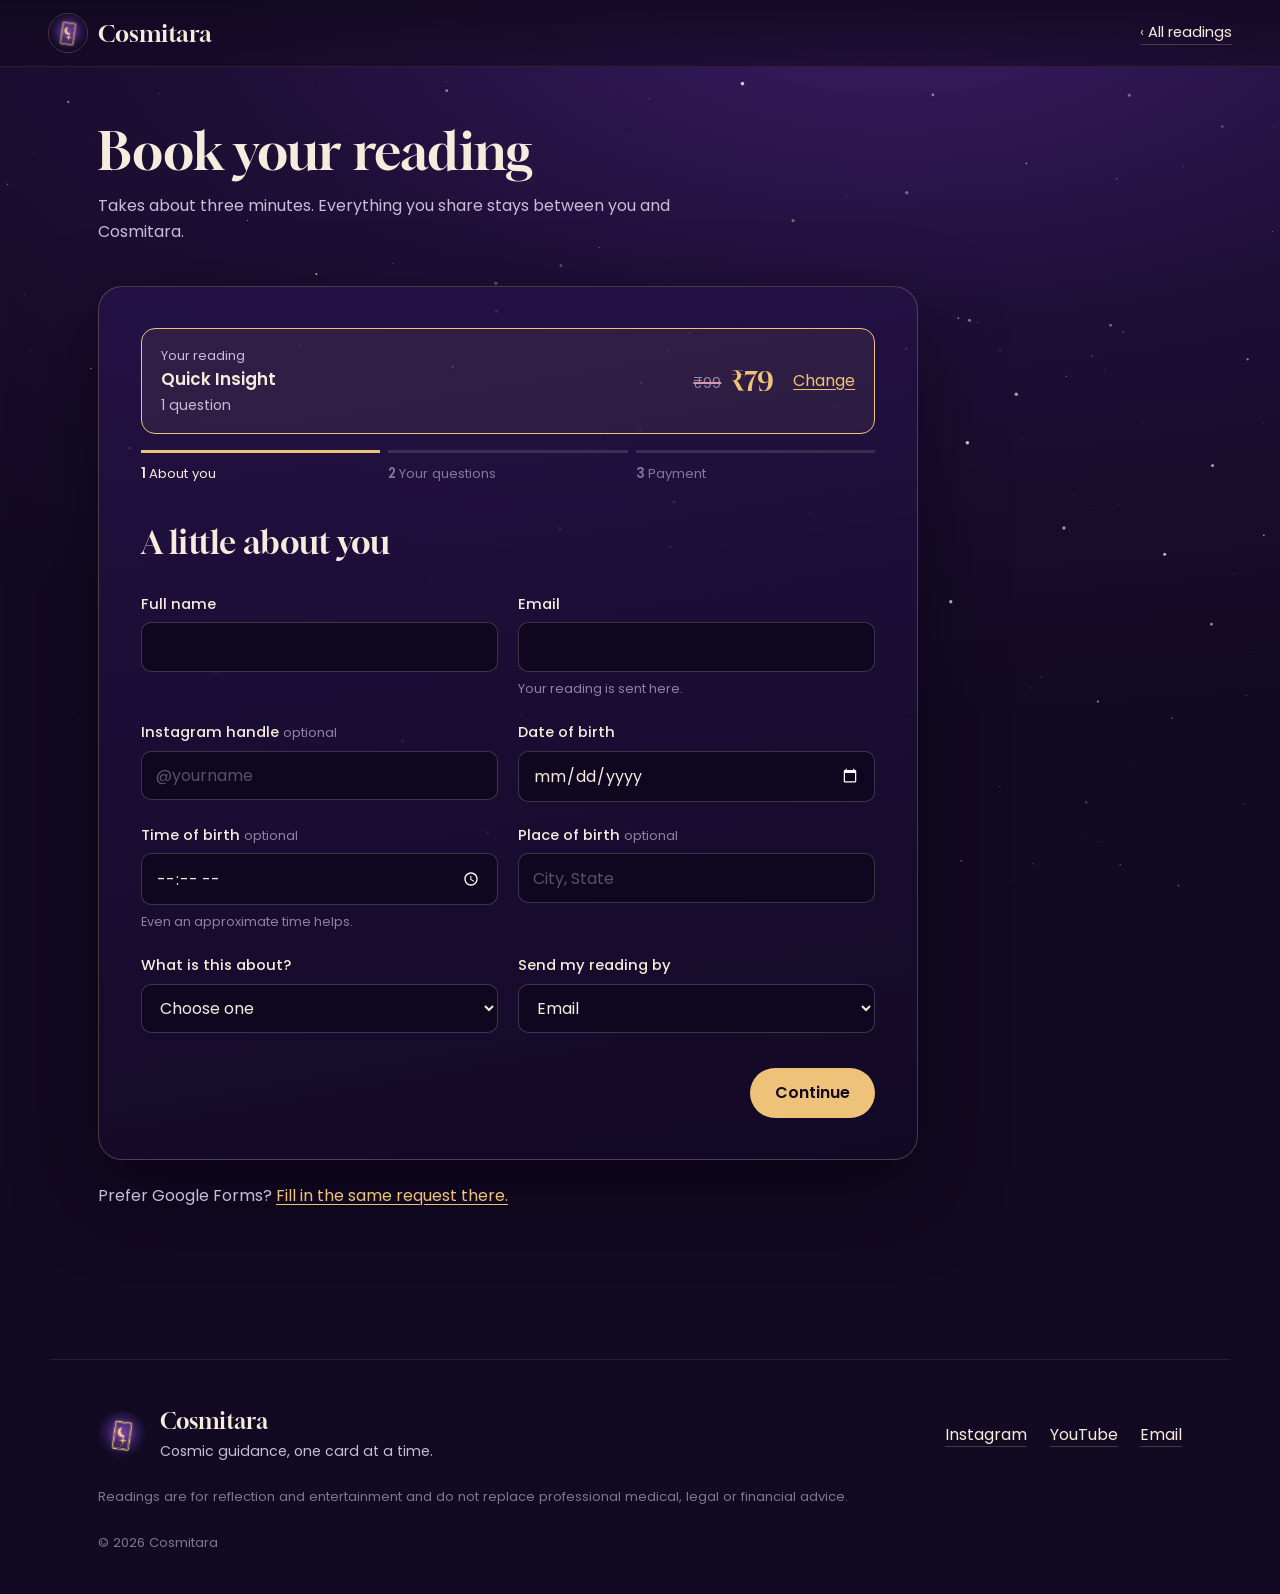
==== book.html @ 85097161 "Add files via upload" ====
<!DOCTYPE html>
<html lang="en">
<head>
<meta charset="utf-8">
<meta name="viewport" content="width=device-width, initial-scale=1">
<title>Book a Reading · Cosmitara</title>
<meta name="description" content="Personal tarot and astrology readings by Cosmitara. Ask your question, share your birth details, and get a written reading made just for you.">
<meta name="theme-color" content="#120922">
<meta property="og:title" content="Cosmitara · Tarot & Astrology Readings">
<meta property="og:description" content="Pick a card for today, or ask the cards your own question.">
<meta property="og:image" content="logo.png">
<link rel="icon" type="image/png" href="[data-uri]">

<link rel="preconnect" href="https://fonts.googleapis.com">
<link rel="preconnect" href="https://fonts.gstatic.com" crossorigin>
<link href="https://fonts.googleapis.com/css2?family=Gloock&family=Poppins:wght@400;500;600&display=swap" rel="stylesheet">
<link rel="stylesheet" href="styles.css">
</head>
<body class="is-book">
<canvas id="sky" aria-hidden="true"></canvas>

<header class="top">
  <a class="brand" href="index.html" aria-label="Cosmitara home">
    <img src="[data-uri]" alt="" width="40" height="40">
    <span>Cosmitara</span>
  </a>
  <nav aria-label="Main">
    <a class="nav-back" href="index.html#readings">All readings</a>
  </nav>
</header>

<main id="top">
  <!-- REQUEST FORM -->
  <section id="request" class="request book">
    <div class="section-head">
      <h1>Book your reading</h1>
      <p>Takes about three minutes. Everything you share stays between you and Cosmitara.</p>
    </div>

    <form id="readingForm" class="rform" novalidate>
      <div class="chosen" id="chosen" aria-live="polite">
        <div class="chosen-main">
          <p class="chosen-label">Your reading</p>
          <p class="chosen-name"><b id="chosenName">Quick Insight</b> <span id="chosenMeta">1 question</span></p>
        </div>
        <p class="chosen-price" id="chosenPrice">₹79</p>
        <button type="button" class="link-btn chosen-change" id="changePlan" aria-expanded="false" aria-controls="planPick">Change</button>
      </div>
      <div class="plan-pick" id="planPick" hidden><!-- filled by app.js --></div>

      <ol class="progress" aria-label="Form progress">
        <li class="is-active" data-step-dot="1">About you</li>
        <li data-step-dot="2">Your questions</li>
        <li data-step-dot="3">Payment</li>
      </ol>

      <!-- honeypot -->
      <input type="checkbox" name="botcheck" class="hp" tabindex="-1" autocomplete="off">

      <!-- STEP 1 -->
      <fieldset class="step is-active" data-step="1">
        <legend>A little about you</legend>
        <div class="grid">
          <label class="field"><span class="lab">Full name</span><input name="name" autocomplete="name" required></label>
          <label class="field"><span class="lab">Email</span><input name="email" type="email" autocomplete="email" required><small>Your reading is sent here.</small></label>
          <label class="field"><span class="lab">Instagram handle <em>optional</em></span><input name="instagram" placeholder="@yourname"></label>
          <label class="field"><span class="lab">Date of birth</span><input name="dob" type="date" required></label>
          <label class="field"><span class="lab">Time of birth <em>optional</em></span><input name="birth_time" type="time"><small>Even an approximate time helps.</small></label>
          <label class="field"><span class="lab">Place of birth <em>optional</em></span><input name="birth_place" placeholder="City, State"></label>
          <label class="field"><span class="lab">What is this about?</span><select name="focus" id="focus" required>
              <option value="">Choose one</option>
              <option>Love & relationships</option>
              <option>Career & purpose</option>
              <option>Self-growth & healing</option>
              <option>Family & friendships</option>
              <option>General guidance</option>
              <option>Other</option>
            </select>
          </label>
          <label class="field"><span class="lab">Send my reading by</span><select name="delivery" required>
              <option>Email</option>
              <option>Instagram DM</option>
            </select>
          </label>
        </div>
        <div class="partner" id="partner" hidden>
          <p class="partner-note">Is your question about someone specific? Their details help, if you know them.</p>
          <div class="grid">
            <label class="field"><span class="lab">Their name <em>optional</em></span><input name="partner_name"></label>
            <label class="field"><span class="lab">Their date of birth <em>optional</em></span><input name="partner_dob" type="date"></label>
          </div>
        </div>
        <div class="step-nav"><span></span><button type="button" class="btn btn-gold" data-next>Continue</button></div>
      </fieldset>

      <!-- STEP 2 -->
      <fieldset class="step" data-step="2">
        <legend>Your <span id="qCountWord">question</span></legend>
        <p class="hint">Open questions get the richest answers. Try "What do I need to know about…" rather than yes/no.</p>
        <div id="questions"><!-- filled by app.js --></div>
        <label class="field"><span class="lab">Anything else you'd like me to know? <em>optional</em></span><textarea name="context" rows="3"></textarea></label>
        <div class="step-nav"><button type="button" class="btn btn-ghost" data-back>Back</button><button type="button" class="btn btn-gold" data-next>Continue to payment</button></div>
      </fieldset>

      <!-- STEP 3 -->
      <fieldset class="step" data-step="3">
        <legend>Pay and send</legend>
        <div class="pay">
          <div class="pay-qr">
            <div id="qr" class="qr" role="img" aria-label="UPI payment QR code"></div>
            <a id="upiLink" class="btn btn-gold pay-app" href="#">Pay in UPI app</a>
          </div>
          <div class="pay-info">
            <p class="pay-amount"><span id="payPlan">Quick Insight</span><strong id="payPrice">₹79</strong></p>
            <p>Scan with GPay, PhonePe, Paytm or any UPI app.</p>
            <p class="upi-row">UPI ID <code id="upiId">cosmitara@nyes</code> <button type="button" class="link-btn" id="copyUpi">Copy</button></p>
            <label class="field"><span class="lab">UPI transaction ID</span><input name="utr" inputmode="numeric" required placeholder="12-digit UTR / reference number"><small>Find it in your UPI app under payment details.</small></label>
          </div>
        </div>
        <label class="consent"><input type="checkbox" name="consent" required> <span>I'm 18 or older, and I understand readings are for reflection and guidance. They aren't medical, legal or financial advice.</span></label>
        <p class="form-error" id="formError" role="alert" hidden></p>
        <div class="step-nav"><button type="button" class="btn btn-ghost" data-back>Back</button><button type="submit" class="btn btn-gold" id="sendBtn">Send my request</button></div>
      </fieldset>

      <!-- DONE -->
      <div class="done" id="done" hidden tabindex="-1">
        <h3>Request sent. The cards are being drawn.</h3>
        <p>Your reading will reach you <span data-delivery>within 24 hours</span>. If anything about your payment needs checking, Cosmitara will message you first.</p>
        <a class="btn btn-ghost" href="index.html">Back to Cosmitara</a>
      </div>
    </form>

    <p class="alt-form" id="altForm" hidden>Prefer Google Forms? <a id="gformLink" href="#" target="_blank" rel="noopener">Fill in the same request there.</a></p>
  </section>
</main>

<footer class="foot">
  <div class="foot-brand">
    <img src="[data-uri]" alt="" width="48" height="48">
    <p>Cosmitara<br><span>Cosmic guidance, one card at a time.</span></p>
  </div>
  <ul class="socials">
    <li><a data-instagram href="#" target="_blank" rel="noopener">Instagram</a></li>
    <li><a data-youtube href="#" target="_blank" rel="noopener">YouTube</a></li>
    <li><a data-email href="#">Email</a></li>
  </ul>
  <p class="disclaimer">Readings are for reflection and entertainment and do not replace professional medical, legal or financial advice.</p>
  <p class="copy">© <span id="year"></span> Cosmitara</p>
</footer>

<script src="config.js"></script>
<script src="qr.js"></script>
<script src="app.js"></script>
</body>
</html>
---- styles.css ----
[hidden] { display: none !important; }
:root {
  --ink: #120922;
  --night: #1d0f36;
  --plum: #3b1f64;
  --veil: #f5ecdd1a;
  --gold: #efc27a;
  --gold-deep: #c9974b;
  --moon: #f5ecdd;
  --mist: #c9bcd9;
  --rose: #d49ab3;
  --line: #efc27a40;
  --display: "Gloock", "Times New Roman", serif;
  --body: "Poppins", system-ui, sans-serif;
  --r-card: 14px;
  --r-ui: 10px;
}

*, *::before, *::after { box-sizing: border-box; }
html { scroll-behavior: smooth; }
@media (prefers-reduced-motion: reduce) { html { scroll-behavior: auto; } }

body {
  margin: 0;
  font-family: var(--body);
  font-size: 1rem;
  line-height: 1.65;
  color: var(--moon);
  background: radial-gradient(120% 80% at 70% 0%, #3a1c63 0%, var(--night) 45%, var(--ink) 100%) fixed;
  background-color: var(--ink);
  min-height: 100vh;
  overflow-x: hidden;
}
#sky { position: fixed; inset: 0; width: 100%; height: 100%; z-index: -1; pointer-events: none; }

a { color: var(--gold); text-underline-offset: 3px; }
a:hover { color: #ffd99c; }
:focus-visible { outline: 2px solid var(--gold); outline-offset: 3px; border-radius: 4px; }
img { display: block; }

h1, h2, h3 { font-family: var(--display); font-weight: 400; line-height: 1.12; margin: 0; letter-spacing: 0.005em; }
h2 { font-size: clamp(2rem, 4.4vw, 3rem); }
h3 { font-size: 1.35rem; }

/* ---------- header ---------- */
.top {
  position: sticky; top: 0; z-index: 20;
  display: flex; align-items: center; justify-content: space-between; gap: 1rem;
  padding: 0.8rem clamp(1rem, 4vw, 3rem);
  background: linear-gradient(#120922f2, #12092299);
  backdrop-filter: blur(10px);
  border-bottom: 1px solid #efc27a1f;
}
.brand { display: flex; align-items: center; gap: 0.6rem; text-decoration: none; color: var(--moon); font-family: var(--display); font-size: 1.45rem; }
.brand img { border-radius: 50%; border: 1px solid var(--line); }
.top nav { display: flex; align-items: center; gap: clamp(0.8rem, 2vw, 1.8rem); font-size: 0.92rem; }
.top nav a { color: var(--mist); text-decoration: none; }
.top nav a:hover { color: var(--moon); }
.top nav .nav-cta { white-space: nowrap; color: var(--ink); background: var(--gold); padding: 0.45rem 1rem; border-radius: 999px; font-weight: 600; }
.top nav .nav-cta:hover { background: #ffd99c; color: var(--ink); }
@media (max-width: 760px) {
  .top nav a:not(.nav-cta) { display: none; }
  .brand span { font-size: 1.25rem; }
  .top nav .nav-cta { padding: 0.45rem 0.85rem; font-size: 0.85rem; }
  .brand img { width: 34px; height: 34px; }
}

/* ---------- buttons ---------- */
.btn {
  display: inline-flex; align-items: center; justify-content: center;
  min-height: 48px; padding: 0.7rem 1.5rem;
  border-radius: 999px; font: 600 1rem var(--body);
  text-decoration: none; cursor: pointer; border: 1px solid transparent; white-space: nowrap;
  transition: background-color .2s, color .2s, border-color .2s;
}
.btn-gold { background: var(--gold); color: var(--ink); }
.btn-gold:hover { background: #ffd99c; color: var(--ink); }
.btn-gold[disabled] { opacity: .6; cursor: progress; }
.btn-ghost { background: transparent; color: var(--moon); border-color: #f5ecdd55; }
.btn-ghost:hover { border-color: var(--gold); color: var(--gold); }
.link-btn { background: none; border: 0; padding: 0; color: var(--gold); font: inherit; text-decoration: underline; text-underline-offset: 3px; cursor: pointer; }

/* ---------- layout ---------- */
main > section { padding: clamp(3.5rem, 8vw, 6.5rem) clamp(1rem, 5vw, 3rem); max-width: 1180px; margin: 0 auto; }
.section-head { max-width: 640px; margin-bottom: 2.5rem; }
.section-head p { color: var(--mist); margin: 0.8rem 0 0; }

/* ---------- hero ---------- */
.hero {
  display: grid; grid-template-columns: 1.05fr 1fr; align-items: center; gap: clamp(2rem, 5vw, 4rem);
  min-height: calc(100vh - 70px); padding-top: clamp(2rem, 5vw, 4rem) !important;
}
.hero h1 { font-size: clamp(2.6rem, 6.2vw, 4.9rem); max-width: 12ch; }
.lede { font-size: 1.12rem; color: var(--mist); max-width: 46ch; margin: 1.4rem 0 2rem; }
.hero-actions { display: flex; flex-wrap: wrap; gap: 0.8rem; }

.draw { text-align: center; }
.draw-title { font-family: var(--display); font-size: 1.5rem; color: var(--gold); margin: 0 0 1.5rem; }
.fan { display: flex; justify-content: center; align-items: flex-end; gap: clamp(0.4rem, 1.5vw, 1rem); perspective: 1400px; min-height: 340px; }
.tcard {
  --w: clamp(96px, 26vw, 184px);
  width: var(--w); aspect-ratio: 3 / 5; padding: 0; border: 0; background: none; cursor: pointer;
  transition: transform .45s cubic-bezier(.2,.8,.2,1), opacity .4s;
}
.tcard[data-i="0"] { transform: rotate(-9deg) translateY(14px); }
.tcard[data-i="2"] { transform: rotate(9deg) translateY(14px); }
.fan:not(.is-drawn) .tcard:hover { transform: translateY(-16px) rotate(0); }
.fan.is-drawn .tcard { cursor: default; }
.fan.is-drawn .tcard:not(.is-chosen) { opacity: .28; transform: scale(.9) translateY(24px); }
.fan.is-drawn .tcard.is-chosen { transform: translateY(-12px) scale(1.08); }
.tcard-inner { position: relative; display: block; width: 100%; height: 100%; transform-style: preserve-3d; transition: transform .8s cubic-bezier(.3,.7,.2,1); }
.tcard.is-chosen .tcard-inner { transform: rotateY(180deg); }
.face {
  position: absolute; inset: 0; border-radius: var(--r-card); backface-visibility: hidden;
  border: 2px solid var(--gold); box-shadow: 0 18px 40px #05020c99, inset 0 0 0 6px #1d0f36, inset 0 0 0 7px #efc27a66;
}
.back {
  background:
    radial-gradient(circle at 50% 50%, transparent 0 22%, #efc27a 22.5% 23.5%, transparent 24%),
    radial-gradient(circle at 57% 45%, #3d2069 0 9.5%, transparent 10%),
    radial-gradient(circle at 50% 50%, #efc27a 0 11%, transparent 11.5%),
    radial-gradient(#efc27a 1.2px, transparent 1.6px) 0 0 / 18px 18px,
    linear-gradient(160deg, #4a2780, #2a1449);
}
.tcard:nth-child(2) .back { animation: beckon 3.2s ease-in-out infinite; }
@keyframes beckon { 0%,100% { box-shadow: 0 18px 40px #05020c99, inset 0 0 0 6px #1d0f36, inset 0 0 0 7px #efc27a66; } 50% { box-shadow: 0 0 46px #efc27a66, inset 0 0 0 6px #1d0f36, inset 0 0 0 7px #efc27a; } }
.fan.is-drawn .back { animation: none; }
.front {
  transform: rotateY(180deg);
  display: grid; grid-template-rows: auto 1fr auto; place-items: center;
  padding: 12% 8%; color: var(--moon);
  background: radial-gradient(circle at 50% 45%, var(--tint, #efc27a)55 0%, transparent 55%), linear-gradient(170deg, #3d2068, #1f0f3a);
}
.front .num { font: 600 .72rem var(--body); color: var(--gold); letter-spacing: .08em; }
.front .glyph { font-size: calc(var(--w) * .36); line-height: 1; color: var(--tint, var(--gold)); text-shadow: 0 0 24px var(--tint, var(--gold)); font-family: "Segoe UI Symbol", "Noto Sans Symbols 2", "DejaVu Sans", sans-serif; }
.front .name { font-family: var(--display); font-size: calc(var(--w) * .12); line-height: 1.1; }
.draw-result { min-height: 6.5rem; margin-top: 1.6rem; }
.draw-msg { font-family: var(--display); font-size: clamp(1.3rem, 2.6vw, 1.7rem); margin: 0; max-width: 28ch; margin-inline: auto; }
.draw-msg .card-name { color: var(--gold); }
.draw-more { color: var(--mist); margin: .8rem 0 0; font-size: .95rem; }
.draw-more .link-btn { margin-left: .6rem; color: var(--mist); }
@media (prefers-reduced-motion: reduce) {
  .tcard, .tcard-inner { transition: none; }
  .tcard:nth-child(2) .back { animation: none; }
}

/* ---------- readings ---------- */
.plans { display: grid; grid-template-columns: repeat(3, 1fr); gap: 1.5rem; align-items: stretch; }
.plan {
  position: relative; display: flex; flex-direction: column;
  padding: 1.8rem 1.6rem 1.6rem; border-radius: 20px;
  background: linear-gradient(170deg, #2a1550cc, #160b2bcc);
  border: 1px solid var(--line);
}
.plan .btn { width: 100%; }
.spread { display: flex; gap: 6px; height: 64px; align-items: flex-end; margin-bottom: 1.4rem; }
.spread i { width: 30px; height: 50px; border-radius: 5px; border: 1.5px solid var(--gold); background: linear-gradient(160deg, #4a2780, #2a1449); }
.spread i:nth-child(odd) { transform: translateY(-8px); }
.plan h3 { font-size: 1.6rem; }
.plan .meta { color: var(--gold); font-size: .92rem; margin: .3rem 0 1rem; }
.plan p { color: var(--mist); margin: 0 0 1.6rem; flex: 1; }
.price { font-family: var(--display); font-size: 2.8rem; line-height: 1; margin-bottom: 1.2rem; }
.price small { font-family: var(--body); font-size: .95rem; color: var(--mist); }
@media (max-width: 900px) { .plans { grid-template-columns: 1fr; max-width: 520px; } }

/* ---------- how ---------- */
.how h2 { margin-bottom: 2.5rem; }
.steps { list-style: none; padding: 0; margin: 0; display: grid; grid-template-columns: repeat(4, 1fr); gap: 1.5rem; counter-reset: s; }
.steps li { counter-increment: s; padding-top: 1.2rem; border-top: 1px solid var(--line); }
.steps li::before { content: counter(s); display: block; font-family: var(--display); font-size: 2.4rem; color: var(--gold); line-height: 1; margin-bottom: .7rem; }
.steps h3 { margin-bottom: .4rem; }
.steps p { color: var(--mist); margin: 0; font-size: .95rem; }
@media (max-width: 900px) { .steps { grid-template-columns: 1fr 1fr; } }
@media (max-width: 520px) { .steps { grid-template-columns: 1fr; } }

/* ---------- form ---------- */
.rform {
  scroll-margin-top: 84px;
  max-width: 820px; padding: clamp(1.4rem, 4vw, 2.6rem);
  border-radius: 24px; border: 1px solid var(--line);
  background: linear-gradient(170deg, #26134acc, #130a26e6);
  box-shadow: 0 30px 80px #05020c80;
}
.hp { position: absolute; left: -9999px; }
.progress { list-style: none; display: flex; gap: .5rem; padding: 0; margin: 0 0 2rem; counter-reset: p; }
.progress li { counter-increment: p; flex: 1; font-size: .82rem; color: #c9bcd999; padding-top: .6rem; border-top: 3px solid #f5ecdd22; }
.progress li::before { content: counter(p) " "; font-weight: 600; }
.progress li.is-active, .progress li.is-done { color: var(--moon); border-color: var(--gold); }
@media (max-width: 520px) { .progress li { font-size: 0; } .progress li::before { font-size: .82rem; } }

.step { border: 0; padding: 0; margin: 0; display: none; }
.step.is-active { display: block; animation: stepIn .35s ease; }
@keyframes stepIn { from { opacity: 0; transform: translateY(8px); } to { opacity: 1; transform: none; } }
@media (prefers-reduced-motion: reduce) { .step.is-active { animation: none; } }
legend { font-family: var(--display); font-size: clamp(1.6rem, 3vw, 2rem); padding: 0; margin-bottom: 1.4rem; }
.hint { color: var(--mist); margin: -0.6rem 0 1.4rem; font-size: .95rem; }

.plan-pick { display: grid; gap: .8rem; }
.plan-opt { position: relative; display: grid; grid-template-columns: auto 1fr auto; align-items: center; gap: 1rem; padding: 1rem 1.2rem; border-radius: 14px; border: 1px solid #f5ecdd33; cursor: pointer; transition: border-color .2s, background-color .2s; }
.plan-opt:hover { border-color: #efc27a99; }
.plan-opt input { position: absolute; opacity: 0; }
.plan-opt .dot { width: 22px; height: 22px; border-radius: 50%; border: 2px solid var(--mist); display: grid; place-items: center; }
.plan-opt:has(input:checked) { border-color: var(--gold); background: #efc27a14; }
.plan-opt:has(input:checked) .dot { border-color: var(--gold); }
.plan-opt:has(input:checked) .dot::after { content: ""; width: 10px; height: 10px; border-radius: 50%; background: var(--gold); }
.plan-opt:has(input:focus-visible) { outline: 2px solid var(--gold); outline-offset: 2px; }
.plan-opt b { display: block; font-weight: 600; }
.plan-opt span.sub { color: var(--mist); font-size: .88rem; }
.plan-opt .amt { font-family: var(--display); font-size: 1.6rem; color: var(--gold); }

.grid { display: grid; grid-template-columns: 1fr 1fr; gap: 1.1rem 1.2rem; }
@media (max-width: 620px) { .grid { grid-template-columns: 1fr; } }
.field { display: flex; flex-direction: column; gap: .4rem; font-size: .92rem; font-weight: 500; margin-bottom: .2rem; }
.field em { font-style: normal; font-weight: 400; color: #c9bcd9aa; font-size: .82rem; }
.field small { color: #c9bcd9aa; font-weight: 400; font-size: .8rem; }
input:not([type="checkbox"]):not([type="radio"]), select, textarea {
  width: 100%; min-height: 48px; padding: .7rem .9rem;
  font: 400 1rem var(--body); color: var(--moon);
  background: #0f0720; border: 1px solid #f5ecdd33; border-radius: var(--r-ui);
  color-scheme: dark;
}
textarea { resize: vertical; min-height: 96px; }
input::placeholder, textarea::placeholder { color: #c9bcd966; }
input:focus, select:focus, textarea:focus { outline: none; border-color: var(--gold); box-shadow: 0 0 0 3px #efc27a33; }
.field.is-invalid input, .field.is-invalid select, .field.is-invalid textarea { border-color: #ff8fa3; }
.field .err { color: #ffb3c1; font-size: .8rem; font-weight: 400; }
#questions .field { margin-bottom: 1.1rem; }
.rform > .step > .field, .step > label.field { margin-top: .4rem; }

.partner { margin-top: 1.4rem; padding-top: 1.2rem; border-top: 1px dashed #f5ecdd26; }
.partner-note { margin: 0 0 1rem; color: var(--mist); font-size: .92rem; }

.step-nav { display: flex; justify-content: space-between; align-items: center; gap: 1rem; margin-top: 2rem; }

.pay { display: grid; grid-template-columns: auto 1fr; gap: 1.8rem; align-items: start; }
@media (max-width: 620px) { .pay { grid-template-columns: 1fr; justify-items: center; } .pay-info { width: 100%; } }
.pay-qr { display: flex; flex-direction: column; align-items: center; gap: .9rem; }
.qr { width: 196px; height: 196px; padding: 12px; background: #fff; border-radius: 14px; }
.qr img, .qr canvas { width: 100% !important; height: 100% !important; }
.pay-app { display: none; }
@media (hover: none) and (pointer: coarse) { .pay-app { display: inline-flex; } }
.pay-amount { display: flex; justify-content: space-between; align-items: baseline; gap: 1rem; margin: 0 0 .6rem; padding-bottom: .8rem; border-bottom: 1px solid var(--line); }
.pay-amount strong { font-family: var(--display); font-weight: 400; font-size: 2.2rem; color: var(--gold); }
.pay-info > p { color: var(--mist); margin: .4rem 0; }
.upi-row code { background: #0f0720; border: 1px solid #f5ecdd26; padding: .15rem .5rem; border-radius: 6px; color: var(--moon); font-size: .95rem; }
.pay-info .field { margin-top: 1.2rem; }
.consent { display: flex; gap: .7rem; align-items: flex-start; margin-top: 1.8rem; font-size: .9rem; color: var(--mist); cursor: pointer; }
.consent input { width: 20px; height: 20px; margin-top: .2rem; accent-color: var(--gold); flex: none; }
.consent.is-invalid span { color: #ffb3c1; }
.form-error { color: #ffb3c1; background: #ff8fa31a; border: 1px solid #ff8fa355; padding: .7rem 1rem; border-radius: 10px; margin: 1.2rem 0 0; }

.done { text-align: center; padding: 2rem 0 1rem; }
.done:focus { outline: none; }
.done h3 { font-size: clamp(1.7rem, 3.4vw, 2.3rem); margin-bottom: 1rem; }
.done p { color: var(--mist); max-width: 46ch; margin: 0 auto 1.8rem; }
.alt-form { margin-top: 1.4rem; color: var(--mist); }

/* ---------- faq ---------- */
.faq { max-width: 820px !important; }
.faq h2 { margin-bottom: 1.8rem; }
details { border-bottom: 1px solid var(--line); }
summary { cursor: pointer; list-style: none; padding: 1.15rem 2.2rem 1.15rem 0; font-weight: 500; font-size: 1.05rem; position: relative; }
summary::-webkit-details-marker { display: none; }
summary::after { content: "+"; position: absolute; right: .3rem; top: .9rem; font-family: var(--display); font-size: 1.6rem; color: var(--gold); transition: transform .25s; }
details[open] summary::after { transform: rotate(45deg); }
details p { color: var(--mist); margin: 0 0 1.2rem; max-width: 64ch; }

/* ---------- footer ---------- */
.foot { border-top: 1px solid #efc27a1f; padding: 3rem clamp(1rem, 5vw, 3rem) 2.5rem; max-width: 1180px; margin: 2rem auto 0; display: grid; grid-template-columns: 1fr auto; gap: 1.5rem 2rem; align-items: center; }
.foot-brand { display: flex; align-items: center; gap: .9rem; }
.foot-brand img { border-radius: 50%; }
.foot-brand p { margin: 0; font-family: var(--display); font-size: 1.4rem; line-height: 1.2; }
.foot-brand span { font-family: var(--body); font-size: .88rem; color: var(--mist); }
.socials { list-style: none; display: flex; gap: 1.4rem; padding: 0; margin: 0; }
.socials a { color: var(--moon); text-decoration: none; border-bottom: 1px solid var(--line); }
.socials a:hover { color: var(--gold); border-color: var(--gold); }
.disclaimer, .copy { grid-column: 1 / -1; margin: 0; color: #c9bcd999; font-size: .82rem; }
@media (max-width: 620px) { .foot { grid-template-columns: 1fr; } }

/* ---------- hero responsive ---------- */
@media (max-width: 900px) {
  .hero { grid-template-columns: 1fr; min-height: auto; text-align: center; }
  .hero h1 { margin-inline: auto; }
  .lede { margin-inline: auto; }
  .hero-actions { justify-content: center; }
  .fan { min-height: 240px; }
  .draw-result { min-height: 3rem; margin-top: 1.2rem; }
  .hero { padding-bottom: 2rem !important; }
}

/* launch offer pricing */
.was { font-family: var(--body); font-size: .5em; color: #c9bcd9aa; text-decoration-thickness: 2px; text-decoration-color: var(--rose); margin-right: .25em; vertical-align: middle; }
.plan-opt .amt { white-space: nowrap; }
.plan-opt .amt .was { font-size: .55em; }
.offer { align-self: flex-start; font-size: .8rem; font-weight: 600; color: var(--ink); background: var(--gold); padding: .15rem .65rem; border-radius: 999px; margin-bottom: .6rem; }

/* booking page */
.book { padding-top: clamp(2rem, 5vw, 3.5rem) !important; }
.book .section-head h1 { font-size: clamp(2.2rem, 5vw, 3.2rem); }
.top nav .nav-back { color: var(--moon); text-decoration: none; border-bottom: 1px solid var(--line); }
.top nav .nav-back::before { content: "‹ "; color: var(--gold); }
@media (max-width: 760px) { .top nav a.nav-back { display: inline; } }
.chosen {
  display: grid; grid-template-columns: 1fr auto auto; align-items: center; gap: .4rem 1.2rem;
  padding: 1rem 1.2rem; margin-bottom: 1rem;
  border: 1px solid var(--gold); border-radius: 14px; background: #efc27a12;
}
.chosen p { margin: 0; }
.chosen-label { font-size: .8rem; color: var(--mist); }
.chosen-name b { font-weight: 600; font-size: 1.05rem; }
.chosen-name span { display: block; color: var(--mist); font-size: .88rem; }
.chosen-price { font-family: var(--display); font-size: 1.7rem; color: var(--gold); white-space: nowrap; }
.chosen-price .was { font-size: .55em; }
@media (max-width: 520px) {
  .chosen { grid-template-columns: 1fr auto; }
  .chosen-change { grid-column: 1 / -1; justify-self: start; }
}
.rform > .plan-pick { margin-bottom: 1.6rem; }

/* reviews */
.review-list { display: grid; grid-template-columns: repeat(auto-fit, minmax(280px, 1fr)); gap: 1.5rem; }
.review { margin: 0; padding: 1.6rem; border-radius: 18px; border: 1px solid var(--line); background: linear-gradient(170deg, #2a1550cc, #160b2bcc); display: flex; flex-direction: column; gap: .9rem; }
.review .stars { margin: 0; color: var(--gold); letter-spacing: .15em; font-size: 1.1rem; }
.review blockquote { margin: 0; font-family: var(--display); font-size: 1.2rem; line-height: 1.45; color: var(--moon); }
.review figcaption { color: var(--mist); font-size: .9rem; margin-top: auto; }
.review figcaption span { color: var(--gold); }
.review-empty { grid-column: 1 / -1; max-width: 640px; padding: 1.8rem; border: 1px dashed var(--line); border-radius: 18px; }
.review-empty p { margin: 0 0 1.2rem; color: var(--mist); }
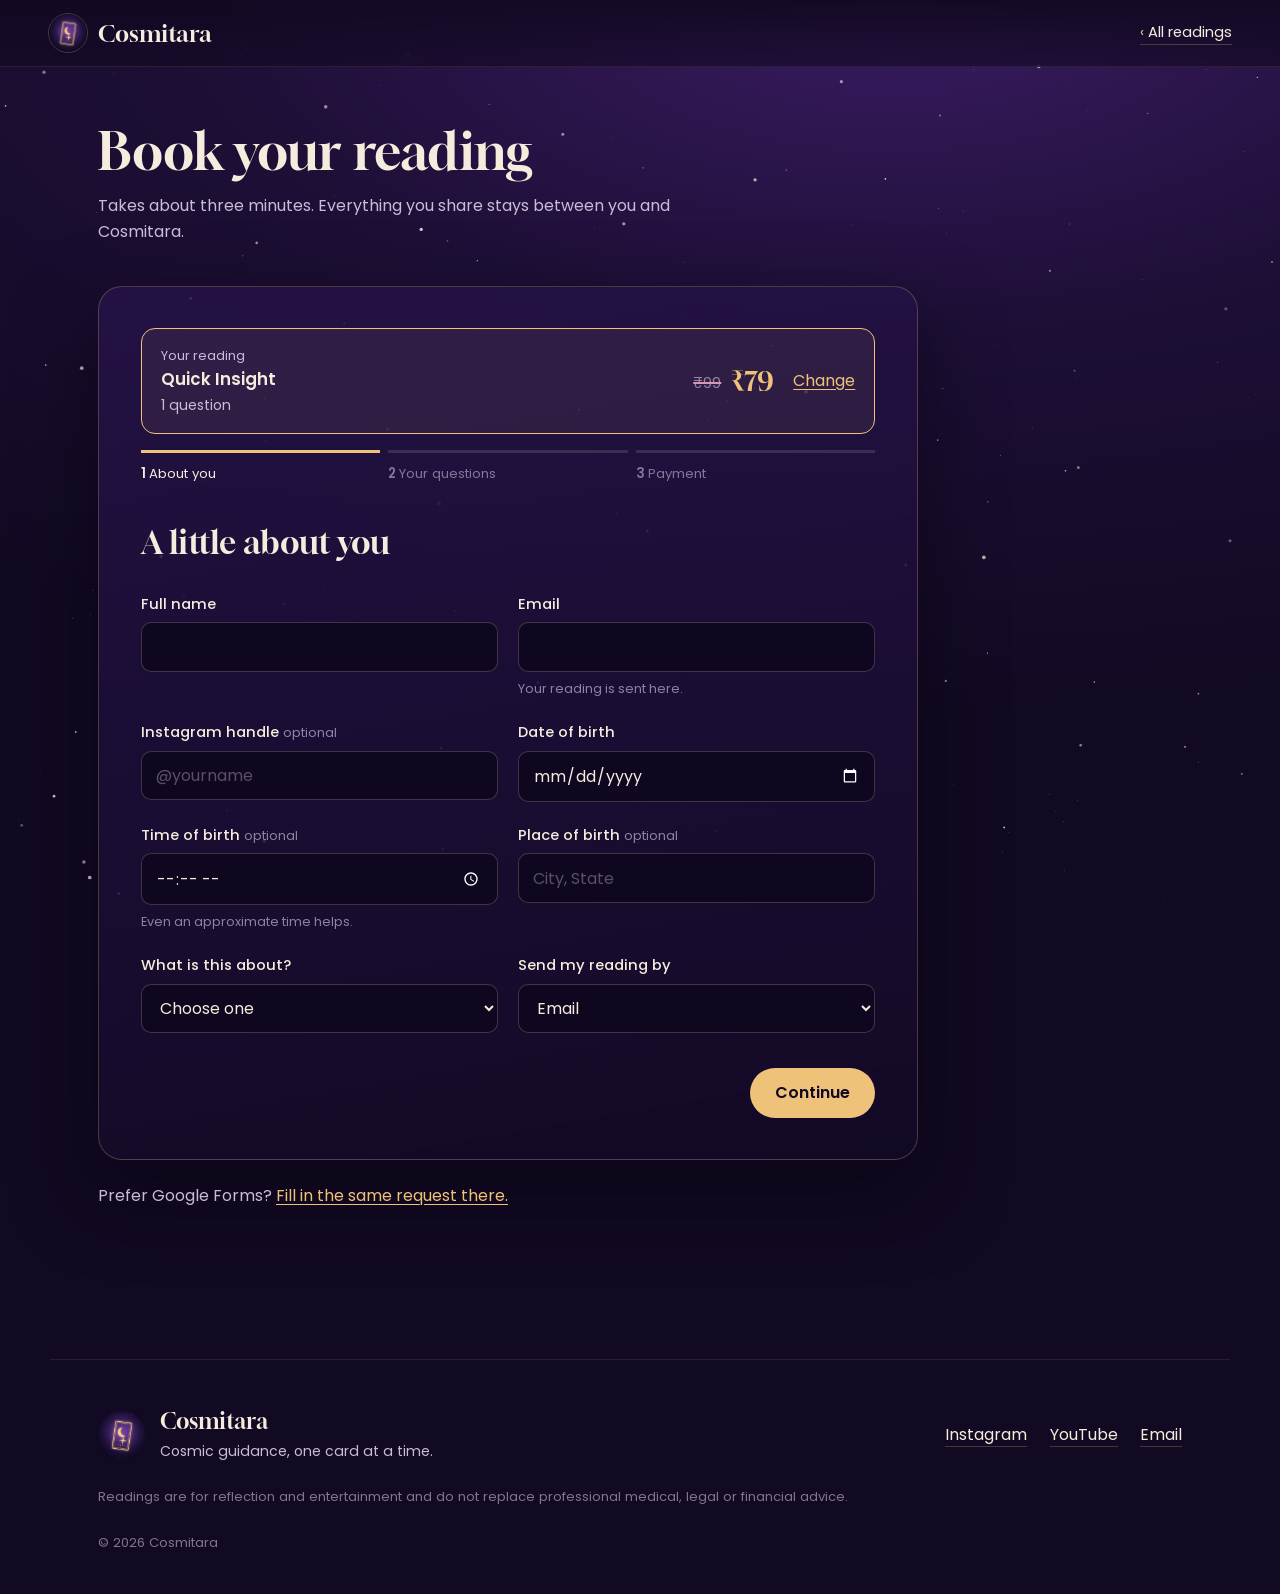
==== commit 3735124e: "Add files via upload" ====
--- a/book.html
+++ b/book.html
@@ -96,7 +96,7 @@
       <!-- STEP 2 -->
       <fieldset class="step" data-step="2">
         <legend>Your <span id="qCountWord">question</span></legend>
-        <p class="hint">Open questions get the richest answers. Try "What do I need to know about…" rather than yes/no.</p>
+        <p class="hint" id="qHint">Open questions get the richest answers. Try "What do I need to know about…" rather than yes/no.</p>
         <div id="questions"><!-- filled by app.js --></div>
         <label class="field"><span class="lab">Anything else you'd like me to know? <em>optional</em></span><textarea name="context" rows="3"></textarea></label>
         <div class="step-nav"><button type="button" class="btn btn-ghost" data-back>Back</button><button type="button" class="btn btn-gold" data-next>Continue to payment</button></div>
--- a/styles.css
+++ b/styles.css
@@ -326,3 +326,42 @@
 .review figcaption span { color: var(--gold); }
 .review-empty { grid-column: 1 / -1; max-width: 640px; padding: 1.8rem; border: 1px dashed var(--line); border-radius: 18px; }
 .review-empty p { margin: 0 0 1.2rem; color: var(--mist); }
+
+/* yes / no wheel */
+.yesno { display: grid; grid-template-columns: minmax(0, 1fr) minmax(0, 1.1fr); gap: clamp(2rem, 5vw, 4rem); align-items: center; }
+.yn-copy > p { color: var(--mist); max-width: 46ch; margin: .9rem 0 1.6rem; }
+.yn-form { display: grid; gap: .9rem; max-width: 460px; }
+.yn-form .btn { justify-self: start; }
+.yn-err { margin: 0; color: #ffb3c1; font-size: .88rem; }
+.yn-note { color: #c9bcd999; font-size: .82rem; margin: 1.2rem 0 0; max-width: 46ch; }
+.yn-stage { display: grid; justify-items: center; gap: 2rem; }
+.wheel-wrap { position: relative; width: min(100%, 380px); aspect-ratio: 1; max-width: 100%; }
+.wheel { width: 100%; height: 100%; display: block; filter: drop-shadow(0 20px 40px #05020caa); transform-origin: 50% 50%; }
+.wheel-pointer {
+  position: absolute; top: -6px; left: 50%; transform: translateX(-50%); z-index: 2;
+  width: 0; height: 0; border-left: 16px solid transparent; border-right: 16px solid transparent; border-top: 30px solid var(--gold);
+  filter: drop-shadow(0 4px 6px #05020c99);
+}
+.wheel-hub { position: absolute; inset: 50% auto auto 50%; width: 58px; height: 58px; transform: translate(-50%, -50%); border-radius: 50%;
+  background: radial-gradient(circle at 40% 35%, #4a2780, #1d0f36); border: 3px solid var(--gold); box-shadow: 0 0 24px #efc27a55; }
+.yn-result { display: grid; grid-template-columns: auto 1fr; gap: 1.6rem; align-items: center; width: 100%; max-width: 560px;
+  padding: 1.4rem; border-radius: 20px; border: 1px solid var(--line); background: linear-gradient(170deg, #2a1550e6, #160b2be6); }
+.yn-result:focus { outline: none; }
+.yn-card { --w: 128px; cursor: default; }
+.yn-text p { margin: 0; }
+.yn-asked { color: var(--mist); font-size: .9rem; font-style: italic; }
+.yn-answer { font-family: var(--display); font-size: 1.9rem; line-height: 1.15; margin: .3rem 0 .4rem !important; }
+.yn-answer span { display: block; font-family: var(--body); font-size: .85rem; color: var(--gold); font-weight: 600; }
+.yn-msg { color: var(--moon); }
+.yn-upsell { margin-top: 1.1rem; padding-top: 1rem; border-top: 1px solid var(--line); display: grid; gap: .8rem; justify-items: start; }
+.yn-upsell p { color: var(--mist); font-size: .9rem; }
+@media (max-width: 900px) {
+  .yesno { grid-template-columns: 1fr; }
+  .yn-stage { order: 2; }
+}
+@media (max-width: 520px) {
+  .yn-result { grid-template-columns: 1fr; justify-items: center; text-align: center; }
+  .yn-upsell { justify-items: center; }
+  .yn-form .btn { justify-self: stretch; }
+}
+#ynBook { gap: .3em; }
